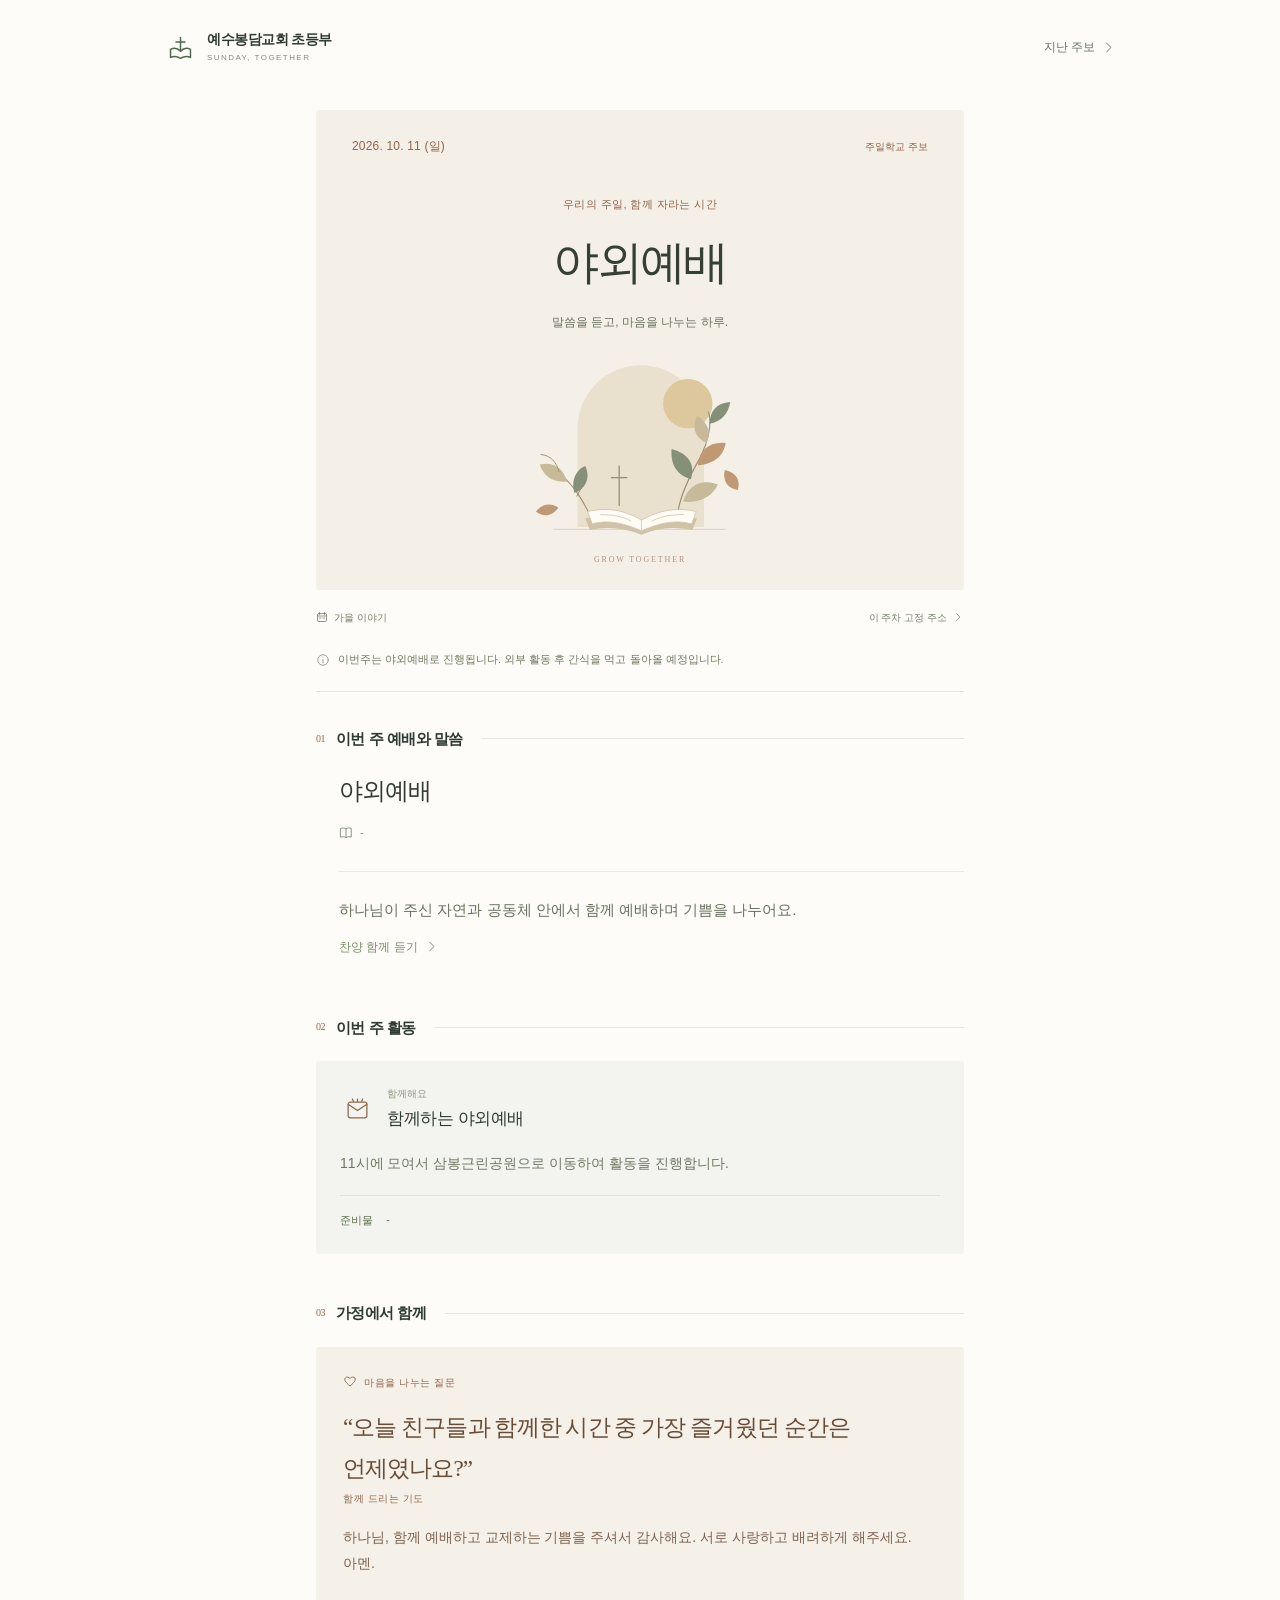
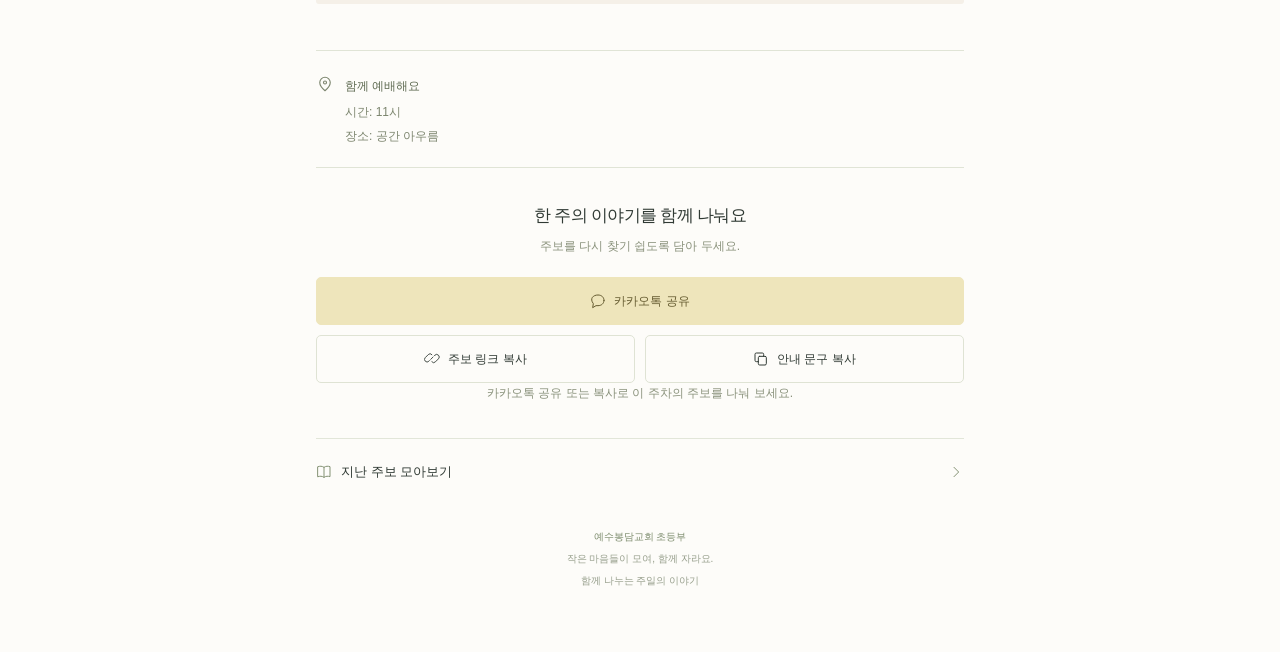
==== index.html @ 357cae70 "bulletin-release c9544f11-65ff-4763-9b17-2690dfb7e793 attempt 1" ====
<!doctype html><html lang="ko" data-theme="autumn"><head><meta charset="utf-8"><meta name="viewport" content="width=device-width,initial-scale=1"><title>2026. 10. 11 (일) · 야외예배 | 예수봉담교회 초등부</title><meta name="description" content="야외예배"><link rel="canonical" href="https://reformedj.github.io/sunday-school-bulletin/bulletins/2026-10-11/"><meta property="og:type" content="website"><meta property="og:title" content="2026. 10. 11 (일) · 야외예배 | 예수봉담교회 초등부"><meta property="og:description" content="야외예배"><meta property="og:url" content="https://reformedj.github.io/sunday-school-bulletin/bulletins/2026-10-11/"><meta property="og:image" content="https://reformedj.github.io/sunday-school-bulletin/assets/b70b85f1d8e08a65129512d5a5ed16018b06d571994e79430ff9461902431efe/cover-autumn.png"><meta property="og:image:width" content="1200"><meta property="og:image:height" content="650"><meta name="bulletin-release" content="c9544f11-65ff-4763-9b17-2690dfb7e793"><link rel="stylesheet" href="https://reformedj.github.io/sunday-school-bulletin/assets/b70b85f1d8e08a65129512d5a5ed16018b06d571994e79430ff9461902431efe/styles.css"><meta name="bulletin-date" content="2026-10-11"><meta name="bulletin-version" content="1"></head><body><a class="skip-link" href="#main">본문으로 바로가기</a>

<header class="site-header">
  <a class="brand" href="https://reformedj.github.io/sunday-school-bulletin/" aria-label="예수봉담교회 초등부 공개 주보">
    <span class="brand-mark"><svg viewBox="0 0 32 32" fill="none" aria-hidden="true"><path d="M16 5v13M11 10h10M5 18c4-2 8-1 11 2 3-3 7-4 11-2v9c-4-2-8-1-11 1-3-2-7-3-11-1Z" stroke="currentColor" stroke-width="1.6" stroke-linecap="round" stroke-linejoin="round"/></svg></span>
    <span><strong>예수봉담교회 초등부</strong><small>SUNDAY, TOGETHER</small></span>
  </a>
  <a class="header-link" href="https://reformedj.github.io/sunday-school-bulletin/archive/">지난 주보 <svg class="icon" viewBox="0 0 24 24" aria-hidden="true"><path d="m9 5 7 7-7 7"/></svg></a>
  
</header>
<main class="shell" id="main">
  
  <article aria-label="2026. 10. 11 (일) 주일학교 주보">
    <section class="hero" aria-labelledby="bulletin-title">
      <div class="hero-meta"><time class="date-badge" datetime="2026-10-11">2026. 10. 11 (일)</time><span>주일학교 주보</span></div>
      <div class="hero-copy"><p class="hero-kicker">우리의 주일, 함께 자라는 시간</p><h1 id="bulletin-title">야외예배</h1><p class="hero-sub">말씀을 듣고, 마음을 나누는 하루.</p></div>
      <div class="hero-art"><svg class="cover-art" viewBox="0 0 480 260" fill="none" xmlns="http://www.w3.org/2000/svg" aria-hidden="true">
  <path d="M159 227V99a82 82 0 0 1 164 0v128" fill="var(--arch)"/>
  <circle cx="302" cy="67" r="32" fill="var(--sun)"/>
  <path d="M128 230H351" stroke="var(--branch)" stroke-width="1" opacity=".4"/>
  <path d="M288 224C287 201 298 172 317 139C330 114 333 91 329 78" stroke="var(--branch)" stroke-width="1.4" stroke-linecap="round"/>
  <path d="M306 165C282 158 280 139 281 126C303 132 312 146 306 165Z" fill="var(--leaf-3)"/>
  <path d="M315 147C338 145 349 133 351 118C330 116 317 127 315 147Z" fill="var(--leaf-1)"/>
  <path d="M326 118C309 109 308 96 314 83C329 92 333 105 326 118Z" fill="var(--leaf-2)"/>
  <path d="M330 93C346 91 355 79 357 65C339 66 331 77 330 93Z" fill="var(--leaf-3)"/>
  <path d="M296 194C318 197 334 187 341 172C319 164 303 173 296 194Z" fill="var(--leaf-2)"/>
  <path d="M178 218C166 192 155 174 137 159M158 187L167 170" stroke="var(--branch)" stroke-width="1.3" stroke-linecap="round"/>
  <path d="M145 168C125 170 114 159 110 146C128 142 141 151 145 168Z" fill="var(--leaf-2)"/>
  <path d="M155 183C150 167 157 153 169 148C176 163 170 177 155 183Z" fill="var(--leaf-3)"/>
  <path d="M135 156C132 143 124 134 111 133" stroke="var(--branch)" stroke-width="1.2"/>
  <path d="M169 216C192 211 217 212 242 224C266 212 291 211 314 216L308 231C282 226 263 228 242 237C219 228 196 226 175 231Z" fill="var(--book-edge)"/>
  <path d="M172 207C197 201 220 205 242 218C265 205 288 201 313 207L307 223C284 217 265 222 242 232C219 222 199 217 178 223Z" fill="#fffcf5" stroke="var(--book-edge)" stroke-width="1"/>
  <path d="M242 218V231M189 211C204 211 216 213 228 219M256 219C271 212 282 211 297 211" stroke="var(--book-edge)" stroke-width="1" stroke-linecap="round"/>
  <path d="M213 199V148M203 163H223" stroke="var(--branch)" stroke-width="1.6" stroke-linecap="round"/>
  <g class="art-autumn"><path d="M367 179C352 177 347 165 350 153C366 157 370 166 367 179Z" fill="var(--leaf-1)"/><path d="M105 207C114 196 125 196 134 202C126 213 115 215 105 207Z" fill="var(--leaf-1)"/></g>
  <g class="art-spring" fill="var(--leaf-1)"><circle cx="120" cy="117" r="5"/><circle cx="127" cy="124" r="5"/><circle cx="114" cy="124" r="5"/><circle cx="120" cy="131" r="5"/><circle cx="361" cy="189" r="5"/><circle cx="368" cy="196" r="5"/><circle cx="354" cy="196" r="5"/><circle cx="361" cy="203" r="5"/></g>
  <g class="art-summer" stroke="var(--branch)" stroke-width="1.4" stroke-linecap="round"><path d="M105 109q7-8 14 0q7-8 14 0M351 174q6-7 12 0q6-7 12 0"/></g>
  <g class="art-winter" stroke="var(--leaf-1)" stroke-width="1.4" stroke-linecap="round"><path d="M118 107v24M106 119h24M110 111l16 16M110 127l16-16M365 180v22M354 191h22M357 183l16 16M357 199l16-16"/></g>
</svg>
<span class="art-caption" aria-hidden="true">GROW TOGETHER</span></div>
    </section>
    <div class="issue-nav"><span><svg class="icon" viewBox="0 0 24 24" aria-hidden="true"><rect x="3" y="5" width="18" height="16" rx="3"/><path d="M7 3v4M17 3v4M3 10h18M7 14h3M14 14h3"/></svg><span data-season-label>가을 이야기</span></span><a href="https://reformedj.github.io/sunday-school-bulletin/bulletins/2026-10-11/" aria-label="2026-10-11 주차 고정 주소">이 주차 고정 주소 <svg class="icon" viewBox="0 0 24 24" aria-hidden="true"><path d="m9 5 7 7-7 7"/></svg></a></div>
    <aside class="sample-banner"><svg class="icon" viewBox="0 0 24 24" aria-hidden="true"><circle cx="12" cy="12" r="9"/><path d="M12 11v6M12 7v.1"/></svg><span>이번주는 야외예배로 진행됩니다. 외부 활동 후 간식을 먹고 돌아올 예정입니다.</span></aside>
    <section class="section" aria-labelledby="section-1">
      <h2 class="section-title" id="section-1"><span class="section-number" aria-hidden="true">01</span>이번 주 예배와 말씀</h2>
      <div class="card word-card"><h3 class="word-title">야외예배</h3><span class="scripture"><svg class="icon" viewBox="0 0 24 24" aria-hidden="true"><path d="M12 5v15M3 4c3-1 6-1 9 1 3-2 6-2 9-1v15c-3-1-6-1-9 1-3-2-6-2-9-1Z"/></svg>-</span><div class="divider"></div><p class="message">하나님이 주신 자연과 공동체 안에서 함께 예배하며 기쁨을 나누어요.</p>
        
        <a class="back-link" data-optional="praise" href="https://www.youtube.com/watch?v=5sjc0UtkBMY" target="_blank" rel="noopener noreferrer">찬양 함께 듣기 <svg class="icon" viewBox="0 0 24 24" aria-hidden="true"><path d="m9 5 7 7-7 7"/></svg></a>
      </div>
    </section>
    
    <section class="section" aria-labelledby="section-2">
      <h2 class="section-title" id="section-2"><span class="section-number" aria-hidden="true">02</span>이번 주 활동</h2>
      <div class="card activity-card"><div class="activity-heading"><span class="activity-art"><svg class="icon" viewBox="0 0 24 24" aria-hidden="true"><rect x="3" y="5" width="18" height="15" rx="2"/><path d="m3 7 9 6 9-6M12 2v2M7 2l1 2M17 2l-1 2"/></svg></span><div><small>함께해요</small><h3>함께하는 야외예배</h3></div></div><p class="body-copy">11시에 모여서 삼봉근린공원으로 이동하여 활동을 진행합니다.</p><div class="materials" data-optional="materials"><strong>준비물</strong><span>-</span></div></div>
    </section>
    
    
    
    <section class="section" aria-labelledby="section-3"><h2 class="section-title" id="section-3"><span class="section-number" aria-hidden="true">03</span>가정에서 함께</h2>
      <div class="card family-card"><p class="eyebrow"><svg class="icon" viewBox="0 0 24 24" aria-hidden="true"><path d="M20 5c-3-3-6-1-8 1-2-2-5-4-8-1-3 3 0 7 8 14 8-7 11-11 8-14Z"/></svg>마음을 나누는 질문</p><p class="family-question">“오늘 친구들과 함께한 시간 중 가장 즐거웠던 순간은 언제였나요?”</p><p class="eyebrow">함께 드리는 기도</p><p class="body-copy" data-optional="prayer">하나님, 함께 예배하고 교제하는 기쁨을 주셔서 감사해요. 서로 사랑하고 배려하게 해주세요. 아멘.</p></div>
    </section>
    
    <aside class="info-card"><svg class="icon" viewBox="0 0 24 24" aria-hidden="true"><path d="M19 10c0 5-7 11-7 11S5 15 5 10a7 7 0 1 1 14 0Z"/><circle cx="12" cy="10" r="2"/></svg><div><strong>함께 예배해요</strong><p>시간: 11시</p><p>장소: 공간 아우름</p></div></aside>
  </article>
  <section class="share-section"  aria-labelledby="share-title">
    <h2 id="share-title">한 주의 이야기를 함께 나눠요</h2><p>주보를 다시 찾기 쉽도록 담아 두세요.</p>
    <button class="button kakao" id="kakao-preview" type="button" ><svg class="icon" viewBox="0 0 24 24" aria-hidden="true"><path d="M21 11c0 5-4 8-9 8H9l-5 3 1-6C-1 8 5 3 12 3c5 0 9 3 9 8Z"/></svg>카카오톡 공유 </button>
    <div class="button-row"><button class="button" id="copy-link" type="button" ><svg class="icon" viewBox="0 0 24 24" aria-hidden="true"><path d="m10 14 4-4M8 16l-1 1a4 4 0 0 1-6-6l5-5a4 4 0 0 1 6 0M16 8l1-1a4 4 0 0 1 6 6l-5 5a4 4 0 0 1-6 0" transform="translate(1 0) scale(.9)"/></svg>주보 링크 복사</button><button class="button" id="copy-message" type="button" ><svg class="icon" viewBox="0 0 24 24" aria-hidden="true"><rect x="8" y="8" width="12" height="13" rx="2"/><path d="M16 8V5a2 2 0 0 0-2-2H5a2 2 0 0 0-2 2v9a2 2 0 0 0 2 2h3"/></svg>안내 문구 복사</button></div>
    
    <p id="share-status" class="share-help" role="status">카카오톡 공유 또는 복사로 이 주차의 주보를 나눠 보세요.</p><noscript><p class="share-help">공유 버튼은 JavaScript가 필요합니다. <a href="https://reformedj.github.io/sunday-school-bulletin/bulletins/2026-10-11/">이 주차 주소</a>를 직접 복사할 수 있습니다.</p></noscript>
  </section>
  <a class="archive-link" href="https://reformedj.github.io/sunday-school-bulletin/archive/"><span><svg class="icon" viewBox="0 0 24 24" aria-hidden="true"><path d="M12 5v15M3 4c3-1 6-1 9 1 3-2 6-2 9-1v15c-3-1-6-1-9 1-3-2-6-2-9-1Z"/></svg>지난 주보 모아보기</span><svg class="icon" viewBox="0 0 24 24" aria-hidden="true"><path d="m9 5 7 7-7 7"/></svg></a>
  <footer class="page-footer"><p><strong>예수봉담교회 초등부</strong></p><p>작은 마음들이 모여, 함께 자라요.</p><p>함께 나누는 주일의 이야기</p></footer>
</main>

<div class="toast" id="toast" role="status" aria-live="polite"></div>
<dialog id="share-dialog" aria-labelledby="dialog-title" aria-describedby="dialog-description"><h2 id="dialog-title">주보 나누기 안내</h2><p id="dialog-description"></p><label id="manual-label" for="manual-copy" hidden>직접 복사할 내용</label><textarea id="manual-copy" readonly hidden></textarea><button class="button" type="button" id="close-dialog">확인</button></dialog>

<script id="bulletin-share-data" type="application/json">{"date":"2026-10-11","church":"예수봉담교회","department":"초등부","title":"야외예배","scripture":"-","notice":"이번주는 야외예배로 진행됩니다. 외부 활동 후 간식을 먹고 돌아올 예정입니다.","url":"https://reformedj.github.io/sunday-school-bulletin/bulletins/2026-10-11/","image":"https://reformedj.github.io/sunday-school-bulletin/assets/b70b85f1d8e08a65129512d5a5ed16018b06d571994e79430ff9461902431efe/cover-autumn.png","kakaoKey":"","sdk":{"version":"2.8.3","src":"https://t1.kakaocdn.net/kakao_js_sdk/2.8.3/kakao.min.js","integrity":"sha384-oroumrnFVE0xtgqyDZJARgERibXg2C28380uaUZz2kHDS5CR7tu20eGiOU6GkTpy","checked_on":"2026-10-05","source":"https://developers.kakao.com/docs/ko/javascript/download"}}</script><script src="https://reformedj.github.io/sunday-school-bulletin/assets/b70b85f1d8e08a65129512d5a5ed16018b06d571994e79430ff9461902431efe/share.js" defer></script></body></html>
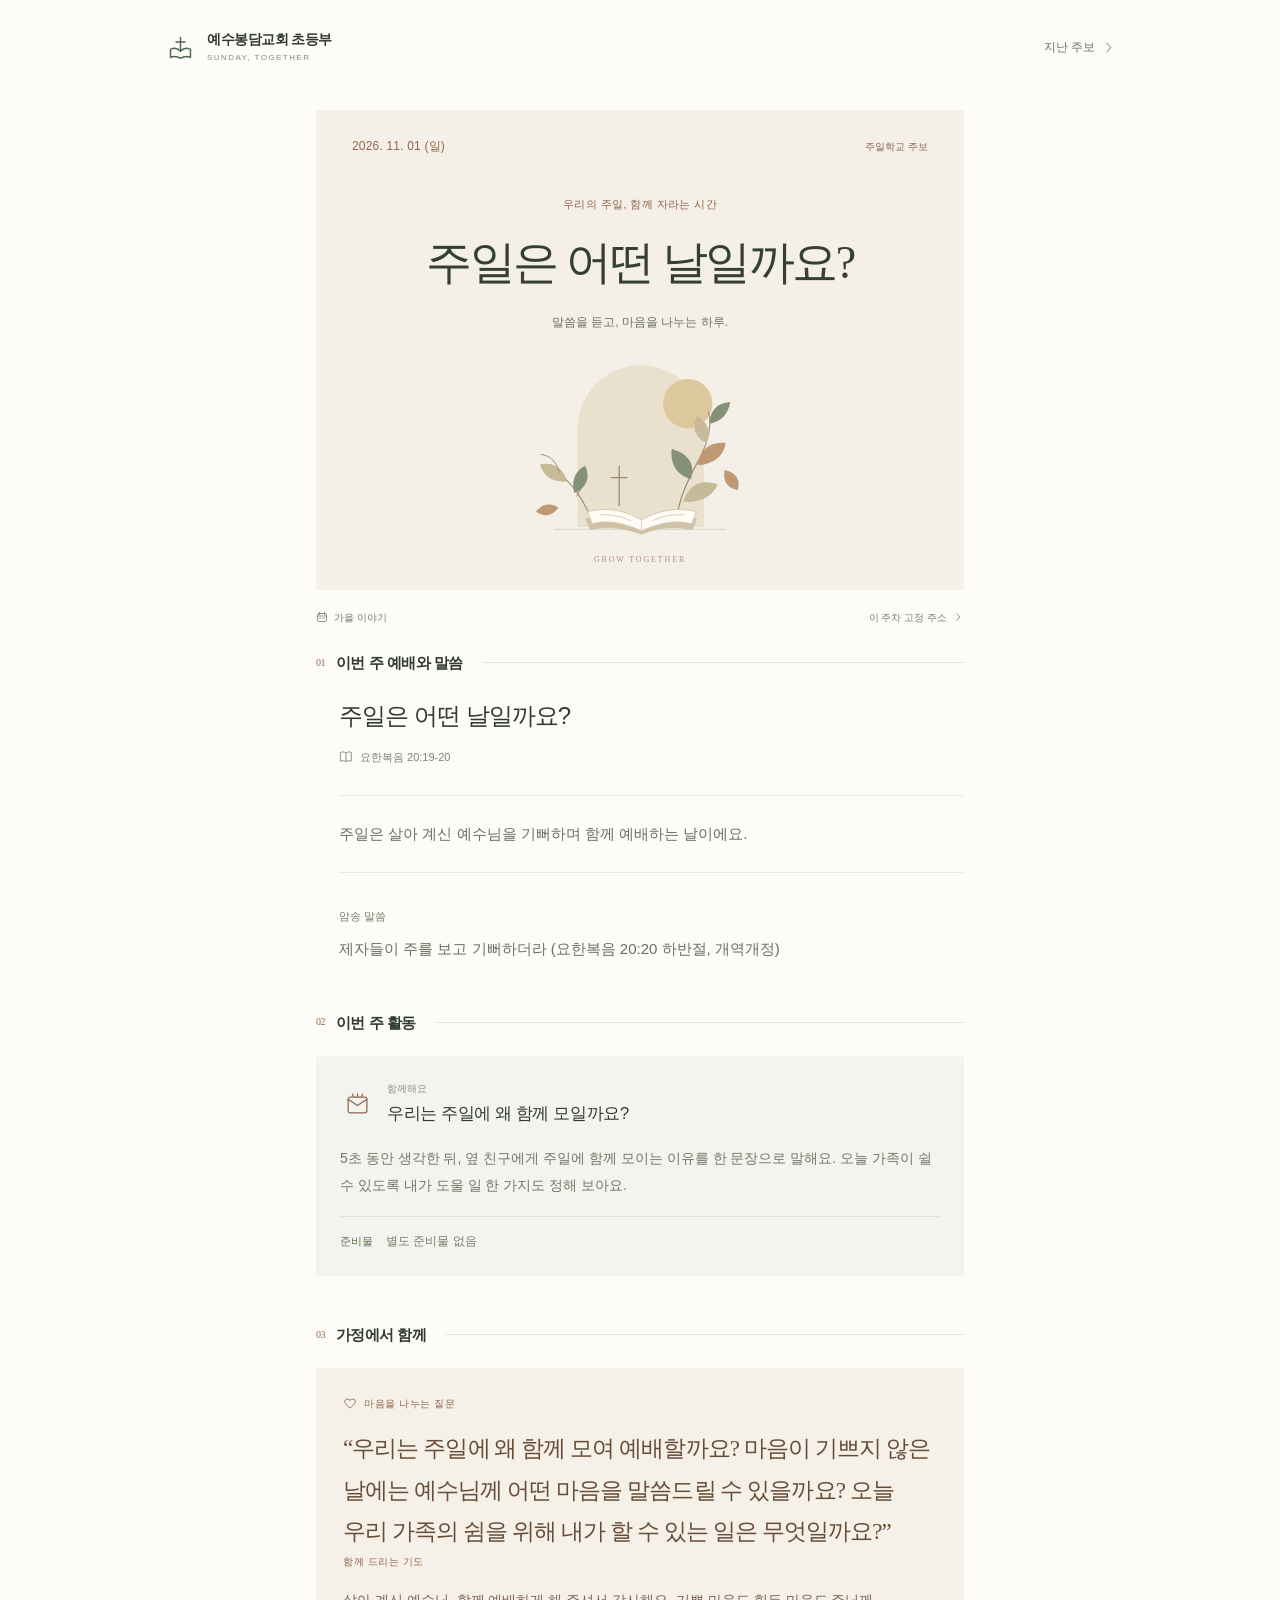
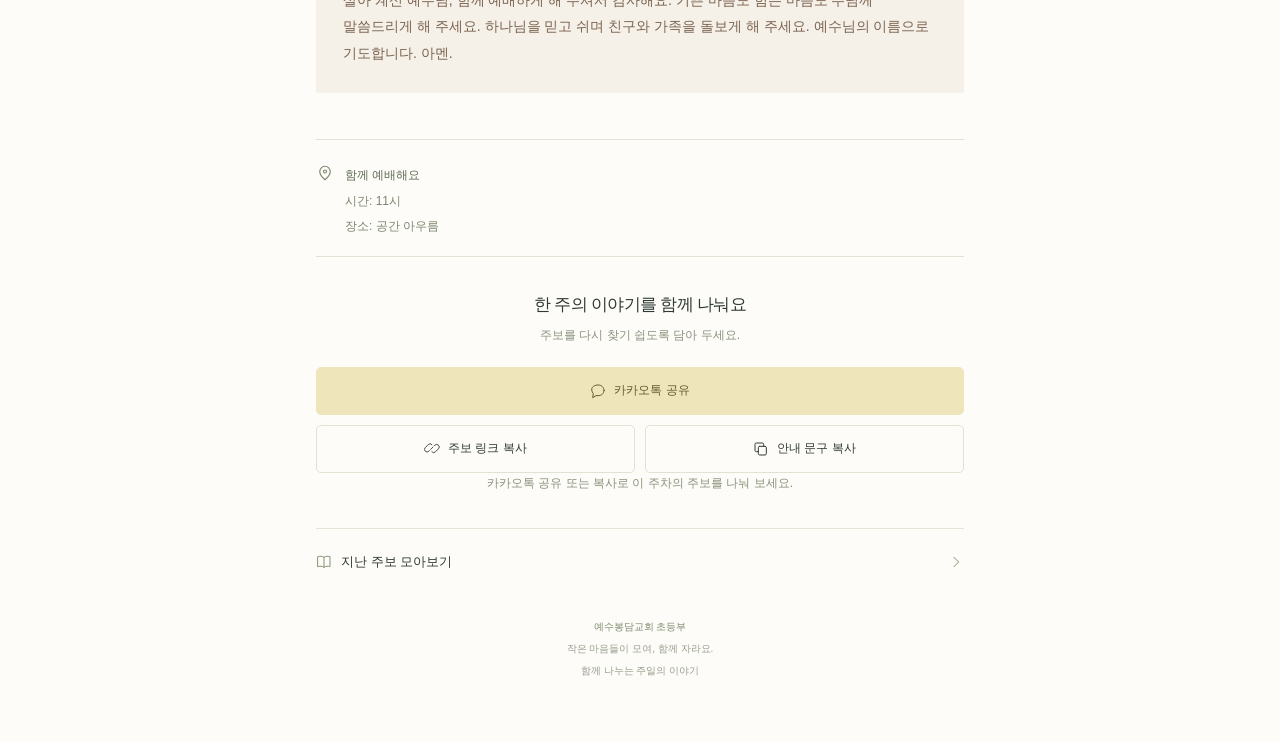
==== commit f36fafa2: "bulletin-release 4a9f505f-0602-49a4-94fd-d49490351864 attempt 1" ====
--- a/index.html
+++ b/index.html
@@ -1,4 +1,4 @@
-<!doctype html><html lang="ko" data-theme="autumn"><head><meta charset="utf-8"><meta name="viewport" content="width=device-width,initial-scale=1"><title>2026. 10. 11 (일) · 야외예배 | 예수봉담교회 초등부</title><meta name="description" content="야외예배"><link rel="canonical" href="https://reformedj.github.io/sunday-school-bulletin/bulletins/2026-10-11/"><meta property="og:type" content="website"><meta property="og:title" content="2026. 10. 11 (일) · 야외예배 | 예수봉담교회 초등부"><meta property="og:description" content="야외예배"><meta property="og:url" content="https://reformedj.github.io/sunday-school-bulletin/bulletins/2026-10-11/"><meta property="og:image" content="https://reformedj.github.io/sunday-school-bulletin/assets/b70b85f1d8e08a65129512d5a5ed16018b06d571994e79430ff9461902431efe/cover-autumn.png"><meta property="og:image:width" content="1200"><meta property="og:image:height" content="650"><meta name="bulletin-release" content="c9544f11-65ff-4763-9b17-2690dfb7e793"><link rel="stylesheet" href="https://reformedj.github.io/sunday-school-bulletin/assets/b70b85f1d8e08a65129512d5a5ed16018b06d571994e79430ff9461902431efe/styles.css"><meta name="bulletin-date" content="2026-10-11"><meta name="bulletin-version" content="1"></head><body><a class="skip-link" href="#main">본문으로 바로가기</a>
+<!doctype html><html lang="ko" data-theme="autumn"><head><meta charset="utf-8"><meta name="viewport" content="width=device-width,initial-scale=1"><title>2026. 11. 01 (일) · 주일은 어떤 날일까요? | 예수봉담교회 초등부</title><meta name="description" content="주일은 어떤 날일까요?"><link rel="canonical" href="https://reformedj.github.io/sunday-school-bulletin/bulletins/2026-11-01/"><meta property="og:type" content="website"><meta property="og:title" content="2026. 11. 01 (일) · 주일은 어떤 날일까요? | 예수봉담교회 초등부"><meta property="og:description" content="주일은 어떤 날일까요?"><meta property="og:url" content="https://reformedj.github.io/sunday-school-bulletin/bulletins/2026-11-01/"><meta property="og:image" content="https://reformedj.github.io/sunday-school-bulletin/assets/f7960521e3a02d18d21c8d89af92674fe754dc39f1ef092946cbcbc6aa0cab12/cover-autumn.png"><meta property="og:image:width" content="1200"><meta property="og:image:height" content="650"><meta name="bulletin-release" content="4a9f505f-0602-49a4-94fd-d49490351864"><link rel="stylesheet" href="https://reformedj.github.io/sunday-school-bulletin/assets/f7960521e3a02d18d21c8d89af92674fe754dc39f1ef092946cbcbc6aa0cab12/styles.css"><meta name="bulletin-date" content="2026-11-01"><meta name="bulletin-version" content="1"></head><body><a class="skip-link" href="#main">본문으로 바로가기</a>
 
 <header class="site-header">
   <a class="brand" href="https://reformedj.github.io/sunday-school-bulletin/" aria-label="예수봉담교회 초등부 공개 주보">
@@ -10,10 +10,10 @@
 </header>
 <main class="shell" id="main">
   
-  <article aria-label="2026. 10. 11 (일) 주일학교 주보">
+  <article aria-label="2026. 11. 01 (일) 주일학교 주보">
     <section class="hero" aria-labelledby="bulletin-title">
-      <div class="hero-meta"><time class="date-badge" datetime="2026-10-11">2026. 10. 11 (일)</time><span>주일학교 주보</span></div>
-      <div class="hero-copy"><p class="hero-kicker">우리의 주일, 함께 자라는 시간</p><h1 id="bulletin-title">야외예배</h1><p class="hero-sub">말씀을 듣고, 마음을 나누는 하루.</p></div>
+      <div class="hero-meta"><time class="date-badge" datetime="2026-11-01">2026. 11. 01 (일)</time><span>주일학교 주보</span></div>
+      <div class="hero-copy"><p class="hero-kicker">우리의 주일, 함께 자라는 시간</p><h1 id="bulletin-title">주일은 어떤 날일까요?</h1><p class="hero-sub">말씀을 듣고, 마음을 나누는 하루.</p></div>
       <div class="hero-art"><svg class="cover-art" viewBox="0 0 480 260" fill="none" xmlns="http://www.w3.org/2000/svg" aria-hidden="true">
   <path d="M159 227V99a82 82 0 0 1 164 0v128" fill="var(--arch)"/>
   <circle cx="302" cy="67" r="32" fill="var(--sun)"/>
@@ -39,25 +39,25 @@
 </svg>
 <span class="art-caption" aria-hidden="true">GROW TOGETHER</span></div>
     </section>
-    <div class="issue-nav"><span><svg class="icon" viewBox="0 0 24 24" aria-hidden="true"><rect x="3" y="5" width="18" height="16" rx="3"/><path d="M7 3v4M17 3v4M3 10h18M7 14h3M14 14h3"/></svg><span data-season-label>가을 이야기</span></span><a href="https://reformedj.github.io/sunday-school-bulletin/bulletins/2026-10-11/" aria-label="2026-10-11 주차 고정 주소">이 주차 고정 주소 <svg class="icon" viewBox="0 0 24 24" aria-hidden="true"><path d="m9 5 7 7-7 7"/></svg></a></div>
-    <aside class="sample-banner"><svg class="icon" viewBox="0 0 24 24" aria-hidden="true"><circle cx="12" cy="12" r="9"/><path d="M12 11v6M12 7v.1"/></svg><span>이번주는 야외예배로 진행됩니다. 외부 활동 후 간식을 먹고 돌아올 예정입니다.</span></aside>
+    <div class="issue-nav"><span><svg class="icon" viewBox="0 0 24 24" aria-hidden="true"><rect x="3" y="5" width="18" height="16" rx="3"/><path d="M7 3v4M17 3v4M3 10h18M7 14h3M14 14h3"/></svg><span data-season-label>가을 이야기</span></span><a href="https://reformedj.github.io/sunday-school-bulletin/bulletins/2026-11-01/" aria-label="2026-11-01 주차 고정 주소">이 주차 고정 주소 <svg class="icon" viewBox="0 0 24 24" aria-hidden="true"><path d="m9 5 7 7-7 7"/></svg></a></div>
+    
     <section class="section" aria-labelledby="section-1">
       <h2 class="section-title" id="section-1"><span class="section-number" aria-hidden="true">01</span>이번 주 예배와 말씀</h2>
-      <div class="card word-card"><h3 class="word-title">야외예배</h3><span class="scripture"><svg class="icon" viewBox="0 0 24 24" aria-hidden="true"><path d="M12 5v15M3 4c3-1 6-1 9 1 3-2 6-2 9-1v15c-3-1-6-1-9 1-3-2-6-2-9-1Z"/></svg>-</span><div class="divider"></div><p class="message">하나님이 주신 자연과 공동체 안에서 함께 예배하며 기쁨을 나누어요.</p>
+      <div class="card word-card"><h3 class="word-title">주일은 어떤 날일까요?</h3><span class="scripture"><svg class="icon" viewBox="0 0 24 24" aria-hidden="true"><path d="M12 5v15M3 4c3-1 6-1 9 1 3-2 6-2 9-1v15c-3-1-6-1-9 1-3-2-6-2-9-1Z"/></svg>요한복음 20:19-20</span><div class="divider"></div><p class="message">주일은 살아 계신 예수님을 기뻐하며 함께 예배하는 날이에요.</p>
+        <div class="divider"></div><p class="field-label">암송 말씀</p><p class="message" data-optional="memory">제자들이 주를 보고 기뻐하더라 (요한복음 20:20 하반절, 개역개정)</p>
         
-        <a class="back-link" data-optional="praise" href="https://www.youtube.com/watch?v=5sjc0UtkBMY" target="_blank" rel="noopener noreferrer">찬양 함께 듣기 <svg class="icon" viewBox="0 0 24 24" aria-hidden="true"><path d="m9 5 7 7-7 7"/></svg></a>
       </div>
     </section>
     
     <section class="section" aria-labelledby="section-2">
       <h2 class="section-title" id="section-2"><span class="section-number" aria-hidden="true">02</span>이번 주 활동</h2>
-      <div class="card activity-card"><div class="activity-heading"><span class="activity-art"><svg class="icon" viewBox="0 0 24 24" aria-hidden="true"><rect x="3" y="5" width="18" height="15" rx="2"/><path d="m3 7 9 6 9-6M12 2v2M7 2l1 2M17 2l-1 2"/></svg></span><div><small>함께해요</small><h3>함께하는 야외예배</h3></div></div><p class="body-copy">11시에 모여서 삼봉근린공원으로 이동하여 활동을 진행합니다.</p><div class="materials" data-optional="materials"><strong>준비물</strong><span>-</span></div></div>
+      <div class="card activity-card"><div class="activity-heading"><span class="activity-art"><svg class="icon" viewBox="0 0 24 24" aria-hidden="true"><rect x="3" y="5" width="18" height="15" rx="2"/><path d="m3 7 9 6 9-6M12 2v2M7 2l1 2M17 2l-1 2"/></svg></span><div><small>함께해요</small><h3>우리는 주일에 왜 함께 모일까요?</h3></div></div><p class="body-copy">5초 동안 생각한 뒤, 옆 친구에게 주일에 함께 모이는 이유를 한 문장으로 말해요. 오늘 가족이 쉴 수 있도록 내가 도울 일 한 가지도 정해 보아요.</p><div class="materials" data-optional="materials"><strong>준비물</strong><span>별도 준비물 없음</span></div></div>
     </section>
     
     
     
     <section class="section" aria-labelledby="section-3"><h2 class="section-title" id="section-3"><span class="section-number" aria-hidden="true">03</span>가정에서 함께</h2>
-      <div class="card family-card"><p class="eyebrow"><svg class="icon" viewBox="0 0 24 24" aria-hidden="true"><path d="M20 5c-3-3-6-1-8 1-2-2-5-4-8-1-3 3 0 7 8 14 8-7 11-11 8-14Z"/></svg>마음을 나누는 질문</p><p class="family-question">“오늘 친구들과 함께한 시간 중 가장 즐거웠던 순간은 언제였나요?”</p><p class="eyebrow">함께 드리는 기도</p><p class="body-copy" data-optional="prayer">하나님, 함께 예배하고 교제하는 기쁨을 주셔서 감사해요. 서로 사랑하고 배려하게 해주세요. 아멘.</p></div>
+      <div class="card family-card"><p class="eyebrow"><svg class="icon" viewBox="0 0 24 24" aria-hidden="true"><path d="M20 5c-3-3-6-1-8 1-2-2-5-4-8-1-3 3 0 7 8 14 8-7 11-11 8-14Z"/></svg>마음을 나누는 질문</p><p class="family-question">“우리는 주일에 왜 함께 모여 예배할까요? 마음이 기쁘지 않은 날에는 예수님께 어떤 마음을 말씀드릴 수 있을까요? 오늘 우리 가족의 쉼을 위해 내가 할 수 있는 일은 무엇일까요?”</p><p class="eyebrow">함께 드리는 기도</p><p class="body-copy" data-optional="prayer">살아 계신 예수님, 함께 예배하게 해 주셔서 감사해요. 기쁜 마음도 힘든 마음도 주님께 말씀드리게 해 주세요. 하나님을 믿고 쉬며 친구와 가족을 돌보게 해 주세요. 예수님의 이름으로 기도합니다. 아멘.</p></div>
     </section>
     
     <aside class="info-card"><svg class="icon" viewBox="0 0 24 24" aria-hidden="true"><path d="M19 10c0 5-7 11-7 11S5 15 5 10a7 7 0 1 1 14 0Z"/><circle cx="12" cy="10" r="2"/></svg><div><strong>함께 예배해요</strong><p>시간: 11시</p><p>장소: 공간 아우름</p></div></aside>
@@ -67,7 +67,7 @@
     <button class="button kakao" id="kakao-preview" type="button" ><svg class="icon" viewBox="0 0 24 24" aria-hidden="true"><path d="M21 11c0 5-4 8-9 8H9l-5 3 1-6C-1 8 5 3 12 3c5 0 9 3 9 8Z"/></svg>카카오톡 공유 </button>
     <div class="button-row"><button class="button" id="copy-link" type="button" ><svg class="icon" viewBox="0 0 24 24" aria-hidden="true"><path d="m10 14 4-4M8 16l-1 1a4 4 0 0 1-6-6l5-5a4 4 0 0 1 6 0M16 8l1-1a4 4 0 0 1 6 6l-5 5a4 4 0 0 1-6 0" transform="translate(1 0) scale(.9)"/></svg>주보 링크 복사</button><button class="button" id="copy-message" type="button" ><svg class="icon" viewBox="0 0 24 24" aria-hidden="true"><rect x="8" y="8" width="12" height="13" rx="2"/><path d="M16 8V5a2 2 0 0 0-2-2H5a2 2 0 0 0-2 2v9a2 2 0 0 0 2 2h3"/></svg>안내 문구 복사</button></div>
     
-    <p id="share-status" class="share-help" role="status">카카오톡 공유 또는 복사로 이 주차의 주보를 나눠 보세요.</p><noscript><p class="share-help">공유 버튼은 JavaScript가 필요합니다. <a href="https://reformedj.github.io/sunday-school-bulletin/bulletins/2026-10-11/">이 주차 주소</a>를 직접 복사할 수 있습니다.</p></noscript>
+    <p id="share-status" class="share-help" role="status">카카오톡 공유 또는 복사로 이 주차의 주보를 나눠 보세요.</p><noscript><p class="share-help">공유 버튼은 JavaScript가 필요합니다. <a href="https://reformedj.github.io/sunday-school-bulletin/bulletins/2026-11-01/">이 주차 주소</a>를 직접 복사할 수 있습니다.</p></noscript>
   </section>
   <a class="archive-link" href="https://reformedj.github.io/sunday-school-bulletin/archive/"><span><svg class="icon" viewBox="0 0 24 24" aria-hidden="true"><path d="M12 5v15M3 4c3-1 6-1 9 1 3-2 6-2 9-1v15c-3-1-6-1-9 1-3-2-6-2-9-1Z"/></svg>지난 주보 모아보기</span><svg class="icon" viewBox="0 0 24 24" aria-hidden="true"><path d="m9 5 7 7-7 7"/></svg></a>
   <footer class="page-footer"><p><strong>예수봉담교회 초등부</strong></p><p>작은 마음들이 모여, 함께 자라요.</p><p>함께 나누는 주일의 이야기</p></footer>
@@ -76,4 +76,4 @@
 <div class="toast" id="toast" role="status" aria-live="polite"></div>
 <dialog id="share-dialog" aria-labelledby="dialog-title" aria-describedby="dialog-description"><h2 id="dialog-title">주보 나누기 안내</h2><p id="dialog-description"></p><label id="manual-label" for="manual-copy" hidden>직접 복사할 내용</label><textarea id="manual-copy" readonly hidden></textarea><button class="button" type="button" id="close-dialog">확인</button></dialog>
 
-<script id="bulletin-share-data" type="application/json">{"date":"2026-10-11","church":"예수봉담교회","department":"초등부","title":"야외예배","scripture":"-","notice":"이번주는 야외예배로 진행됩니다. 외부 활동 후 간식을 먹고 돌아올 예정입니다.","url":"https://reformedj.github.io/sunday-school-bulletin/bulletins/2026-10-11/","image":"https://reformedj.github.io/sunday-school-bulletin/assets/b70b85f1d8e08a65129512d5a5ed16018b06d571994e79430ff9461902431efe/cover-autumn.png","kakaoKey":"","sdk":{"version":"2.8.3","src":"https://t1.kakaocdn.net/kakao_js_sdk/2.8.3/kakao.min.js","integrity":"sha384-oroumrnFVE0xtgqyDZJARgERibXg2C28380uaUZz2kHDS5CR7tu20eGiOU6GkTpy","checked_on":"2026-10-05","source":"https://developers.kakao.com/docs/ko/javascript/download"}}</script><script src="https://reformedj.github.io/sunday-school-bulletin/assets/b70b85f1d8e08a65129512d5a5ed16018b06d571994e79430ff9461902431efe/share.js" defer></script></body></html>+<script id="bulletin-share-data" type="application/json">{"date":"2026-11-01","church":"예수봉담교회","department":"초등부","title":"주일은 어떤 날일까요?","scripture":"요한복음 20:19-20","notice":"","url":"https://reformedj.github.io/sunday-school-bulletin/bulletins/2026-11-01/","image":"https://reformedj.github.io/sunday-school-bulletin/assets/f7960521e3a02d18d21c8d89af92674fe754dc39f1ef092946cbcbc6aa0cab12/cover-autumn.png","kakaoKey":"cefd267b82170fd2a69790f8c1f6c02f","kakaoTemplateId":137891,"sdk":{"version":"2.8.3","src":"https://t1.kakaocdn.net/kakao_js_sdk/2.8.3/kakao.min.js","integrity":"sha384-oroumrnFVE0xtgqyDZJARgERibXg2C28380uaUZz2kHDS5CR7tu20eGiOU6GkTpy","checked_on":"2026-10-05","source":"https://developers.kakao.com/docs/ko/javascript/download"}}</script><script src="https://reformedj.github.io/sunday-school-bulletin/assets/f7960521e3a02d18d21c8d89af92674fe754dc39f1ef092946cbcbc6aa0cab12/share.js" defer></script></body></html>
